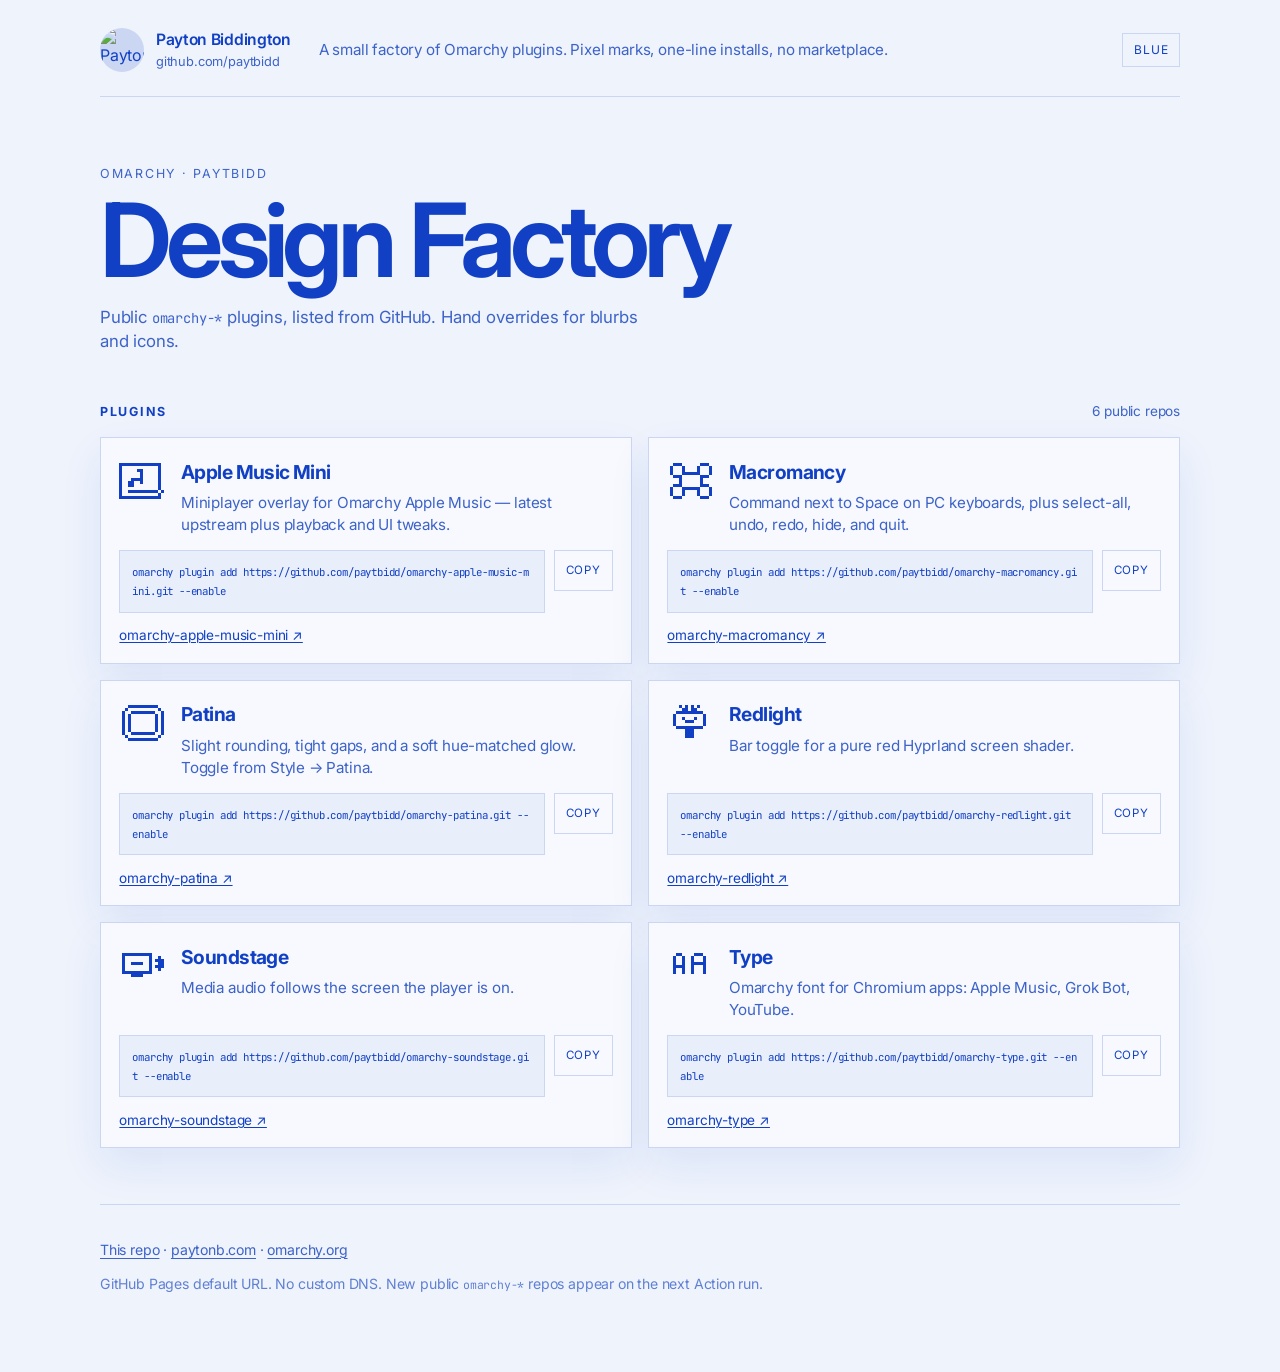
==== site/index.html @ 7840c955 "Add Omarchy Design Factory static site and Pages deploy Ship the plugin shelf with Payton’s header, " ====
<!DOCTYPE html>
<html lang="en">
  <head>
    <meta charset="utf-8" />
    <meta name="viewport" content="width=device-width, initial-scale=1" />
    <title>Design Factory — Payton Biddington</title>
    <meta
      name="description"
      content="Payton’s Omarchy plugin shelf. Pixel icons, one-line installs, auto-listed from public paytbidd/omarchy-* repos."
    />
    <meta name="color-scheme" content="light dark" />
    <link rel="icon" href="./icons/factory.svg" type="image/svg+xml" />
    <link rel="preconnect" href="https://fonts.googleapis.com" />
    <link rel="preconnect" href="https://fonts.gstatic.com" crossorigin />
    <link
      rel="stylesheet"
      href="https://fonts.googleapis.com/css2?family=Inter:wght@400;500;600;700&family=JetBrains+Mono:wght@400;500&display=swap"
    />
    <link rel="stylesheet" href="./styles.css" />
  </head>
  <body>
    <a class="skip" href="#plugins">Skip to plugins</a>
    <div class="page">
      <header class="mast">
        <a class="who" href="https://github.com/paytbidd">
          <img
            class="avatar"
            src="https://avatars.githubusercontent.com/u/780305?v=4"
            width="44"
            height="44"
            alt="Payton Biddington"
          />
          <span class="who-copy">
            <strong>Payton Biddington</strong>
            <span class="handle">github.com/paytbidd</span>
          </span>
        </a>
        <p class="blurb">
          A small factory of Omarchy plugins. Pixel marks, one-line installs, no
          marketplace.
        </p>
        <button class="scheme" type="button" data-scheme-toggle aria-label="Toggle color scheme">
          Scheme
        </button>
      </header>

      <main>
        <section class="hero">
          <p class="kicker">Omarchy · paytbidd</p>
          <h1>Design Factory</h1>
          <p class="lede">
            Public <code>omarchy-*</code> plugins, listed from GitHub. Hand
            overrides for blurbs and icons.
          </p>
        </section>

        <section id="plugins" aria-labelledby="plugins-title">
          <div class="section-head">
            <h2 id="plugins-title">Plugins</h2>
            <p class="count" data-count></p>
          </div>
          <div class="grid" data-plugin-grid>
            <p class="empty">Loading the shelf…</p>
          </div>
        </section>
      </main>

      <footer class="foot">
        <p>
          <a href="https://github.com/paytbidd/omarchy-design-factory">This repo</a>
          ·
          <a href="https://paytonb.com">paytonb.com</a>
          ·
          <a href="https://omarchy.org">omarchy.org</a>
        </p>
        <p class="fine">
          GitHub Pages default URL. No custom DNS. New public
          <code>omarchy-*</code> repos appear on the next Action run.
        </p>
      </footer>
    </div>
    <script src="./app.js" type="module"></script>
  </body>
</html>
---- site/styles.css ----
:root {
  --bg: #eef3fc;
  --fg: #1140c4;
  --accent: #1140c4;
  --muted: #3d63c8;
  --card: #f7f9fe;
  --line: color-mix(in srgb, var(--fg) 16%, var(--bg));
  --shadow: color-mix(in srgb, var(--fg) 8%, transparent);
  color-scheme: light;
}

@media (prefers-color-scheme: dark) {
  :root {
    --bg: #14110d;
    --fg: #ff8a2a;
    --accent: #ff8a2a;
    --muted: #d4843c;
    --card: #1b1611;
    --line: color-mix(in srgb, var(--fg) 20%, var(--bg));
    --shadow: color-mix(in srgb, var(--fg) 10%, transparent);
    color-scheme: dark;
  }
}

html[data-scheme="light"] {
  --bg: #eef3fc;
  --fg: #1140c4;
  --accent: #1140c4;
  --muted: #3d63c8;
  --card: #f7f9fe;
  --line: color-mix(in srgb, var(--fg) 16%, var(--bg));
  --shadow: color-mix(in srgb, var(--fg) 8%, transparent);
  color-scheme: light;
}

html[data-scheme="dark"] {
  --bg: #14110d;
  --fg: #ff8a2a;
  --accent: #ff8a2a;
  --muted: #d4843c;
  --card: #1b1611;
  --line: color-mix(in srgb, var(--fg) 20%, var(--bg));
  --shadow: color-mix(in srgb, var(--fg) 10%, transparent);
  color-scheme: dark;
}

* {
  box-sizing: border-box;
}

html,
body {
  margin: 0;
  min-height: 100%;
}

body {
  background: var(--bg);
  color: var(--fg);
  font-family: Inter, ui-sans-serif, system-ui, sans-serif;
  font-size: 16px;
  line-height: 1.45;
  letter-spacing: -0.011em;
}

a {
  color: inherit;
  text-decoration-thickness: 1px;
  text-underline-offset: 0.18em;
}

a:hover {
  text-decoration: none;
}

code,
pre,
.cmd code {
  font-family: "JetBrains Mono", ui-monospace, SFMono-Regular, Menlo, monospace;
  font-size: 0.82em;
}

.skip {
  position: absolute;
  left: 1rem;
  top: -4rem;
  background: var(--bg);
  padding: 0.4rem 0.7rem;
}

.skip:focus {
  top: 1rem;
}

.page {
  width: min(1080px, calc(100% - 2.5rem));
  margin: 0 auto;
  padding: 1.75rem 0 4rem;
}

.mast {
  display: grid;
  grid-template-columns: auto 1fr auto;
  gap: 1.25rem 1.75rem;
  align-items: center;
  padding-bottom: 1.5rem;
  border-bottom: 1px solid var(--line);
}

.who {
  display: flex;
  align-items: center;
  gap: 0.75rem;
  text-decoration: none;
  min-width: 0;
}

.avatar {
  width: 44px;
  height: 44px;
  border-radius: 50%;
  display: block;
  background: var(--line);
}

.who-copy {
  display: flex;
  flex-direction: column;
  gap: 0.1rem;
  min-width: 0;
}

.who-copy strong {
  font-size: 0.98rem;
  font-weight: 600;
  letter-spacing: -0.02em;
}

.handle {
  color: var(--muted);
  font-size: 0.8rem;
}

.blurb {
  margin: 0;
  max-width: 36rem;
  color: var(--muted);
  font-size: 0.95rem;
}

.scheme {
  appearance: none;
  border: 1px solid var(--line);
  background: transparent;
  color: var(--fg);
  font: inherit;
  font-size: 0.75rem;
  letter-spacing: 0.08em;
  text-transform: uppercase;
  padding: 0.45rem 0.65rem;
  cursor: pointer;
}

.scheme:hover,
.scheme:focus-visible {
  border-color: var(--fg);
}

.hero {
  padding: 4.25rem 0 3rem;
}

.kicker {
  margin: 0 0 0.7rem;
  font-size: 0.78rem;
  letter-spacing: 0.14em;
  text-transform: uppercase;
  color: var(--muted);
}

.hero h1 {
  margin: 0;
  font-size: clamp(3.1rem, 9vw, 6.4rem);
  font-weight: 650;
  letter-spacing: -0.055em;
  line-height: 0.9;
}

.lede {
  margin: 1.15rem 0 0;
  max-width: 34rem;
  color: var(--muted);
  font-size: 1.05rem;
}

.section-head {
  display: flex;
  align-items: baseline;
  justify-content: space-between;
  gap: 1rem;
  margin-bottom: 1rem;
}

.section-head h2 {
  margin: 0;
  font-size: 0.78rem;
  letter-spacing: 0.14em;
  text-transform: uppercase;
}

.count {
  margin: 0;
  color: var(--muted);
  font-size: 0.85rem;
}

.grid {
  display: grid;
  grid-template-columns: repeat(2, minmax(0, 1fr));
  gap: 1rem;
}

.card {
  display: flex;
  flex-direction: column;
  gap: 0.85rem;
  min-height: 100%;
  padding: 1.15rem 1.15rem 1.05rem;
  background: var(--card);
  border: 1px solid var(--line);
  box-shadow: 0 18px 40px var(--shadow);
}

.card-top {
  display: flex;
  align-items: flex-start;
  gap: 0.85rem;
}

.icon {
  width: 48px;
  height: 48px;
  flex: 0 0 48px;
  color: var(--accent);
}

.icon svg {
  width: 48px;
  height: 48px;
  display: block;
  image-rendering: pixelated;
}

.card h3 {
  margin: 0.15rem 0 0.35rem;
  font-size: 1.2rem;
  letter-spacing: -0.03em;
}

.card .one-line {
  margin: 0;
  color: var(--muted);
  font-size: 0.95rem;
}

.cmd {
  display: grid;
  grid-template-columns: 1fr auto;
  gap: 0.55rem;
  align-items: start;
  margin-top: auto;
}

.cmd pre {
  margin: 0;
  padding: 0.7rem 0.75rem;
  background: color-mix(in srgb, var(--fg) 6%, var(--card));
  border: 1px solid var(--line);
  overflow-x: auto;
  white-space: pre-wrap;
  word-break: break-all;
}

.cmd button {
  appearance: none;
  border: 1px solid var(--line);
  background: transparent;
  color: var(--fg);
  font: inherit;
  font-size: 0.72rem;
  letter-spacing: 0.08em;
  text-transform: uppercase;
  padding: 0.7rem 0.65rem;
  cursor: pointer;
}

.cmd button:hover,
.cmd button:focus-visible {
  border-color: var(--fg);
}

.repo {
  font-size: 0.85rem;
}

.empty {
  grid-column: 1 / -1;
  color: var(--muted);
}

.foot {
  margin-top: 3.5rem;
  padding-top: 1.25rem;
  border-top: 1px solid var(--line);
  color: var(--muted);
  font-size: 0.88rem;
}

.fine {
  color: color-mix(in srgb, var(--muted) 80%, var(--bg));
}

@media (max-width: 800px) {
  .mast {
    grid-template-columns: 1fr auto;
  }

  .blurb {
    grid-column: 1 / -1;
  }

  .grid {
    grid-template-columns: 1fr;
  }

  .hero {
    padding: 3rem 0 2.2rem;
  }
}

@media (max-width: 520px) {
  .page {
    width: min(1080px, calc(100% - 1.5rem));
  }

  .who-copy strong {
    font-size: 0.9rem;
  }
}
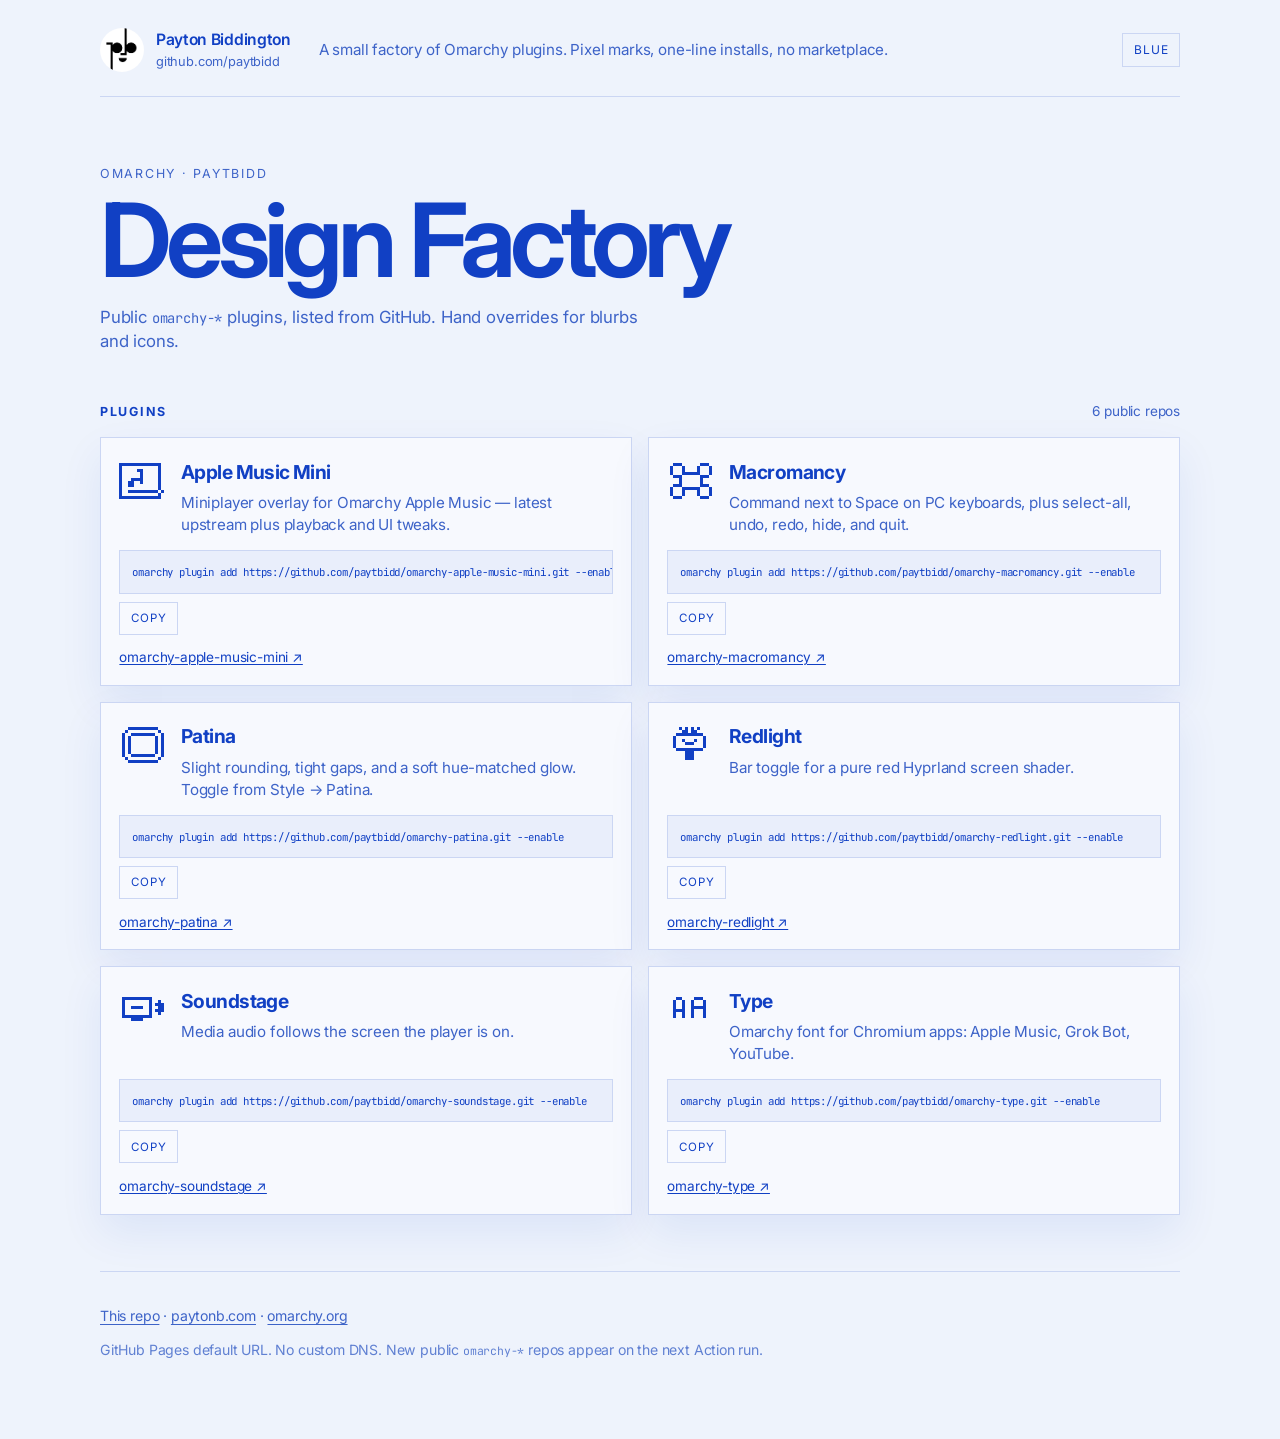
==== commit 854cb3e0: "Vendor Payton’s avatar and tidy install commands Keep the GitHub avatar in the site so the header ma" ====
--- a/site/index.html
+++ b/site/index.html
@@ -25,7 +25,7 @@
         <a class="who" href="https://github.com/paytbidd">
           <img
             class="avatar"
-            src="https://avatars.githubusercontent.com/u/780305?v=4"
+            src="./avatar.png"
             width="44"
             height="44"
             alt="Payton Biddington"
--- a/site/styles.css
+++ b/site/styles.css
@@ -120,7 +120,8 @@
   height: 44px;
   border-radius: 50%;
   display: block;
-  background: var(--line);
+  object-fit: cover;
+  background: #fff;
 }
 
 .who-copy {
@@ -264,10 +265,9 @@
 }
 
 .cmd {
-  display: grid;
-  grid-template-columns: 1fr auto;
-  gap: 0.55rem;
-  align-items: start;
+  display: flex;
+  flex-direction: column;
+  gap: 0.5rem;
   margin-top: auto;
 }
 
@@ -277,12 +277,12 @@
   background: color-mix(in srgb, var(--fg) 6%, var(--card));
   border: 1px solid var(--line);
   overflow-x: auto;
-  white-space: pre-wrap;
-  word-break: break-all;
+  white-space: nowrap;
 }
 
 .cmd button {
   appearance: none;
+  align-self: flex-start;
   border: 1px solid var(--line);
   background: transparent;
   color: var(--fg);
@@ -290,7 +290,7 @@
   font-size: 0.72rem;
   letter-spacing: 0.08em;
   text-transform: uppercase;
-  padding: 0.7rem 0.65rem;
+  padding: 0.45rem 0.65rem;
   cursor: pointer;
 }
 
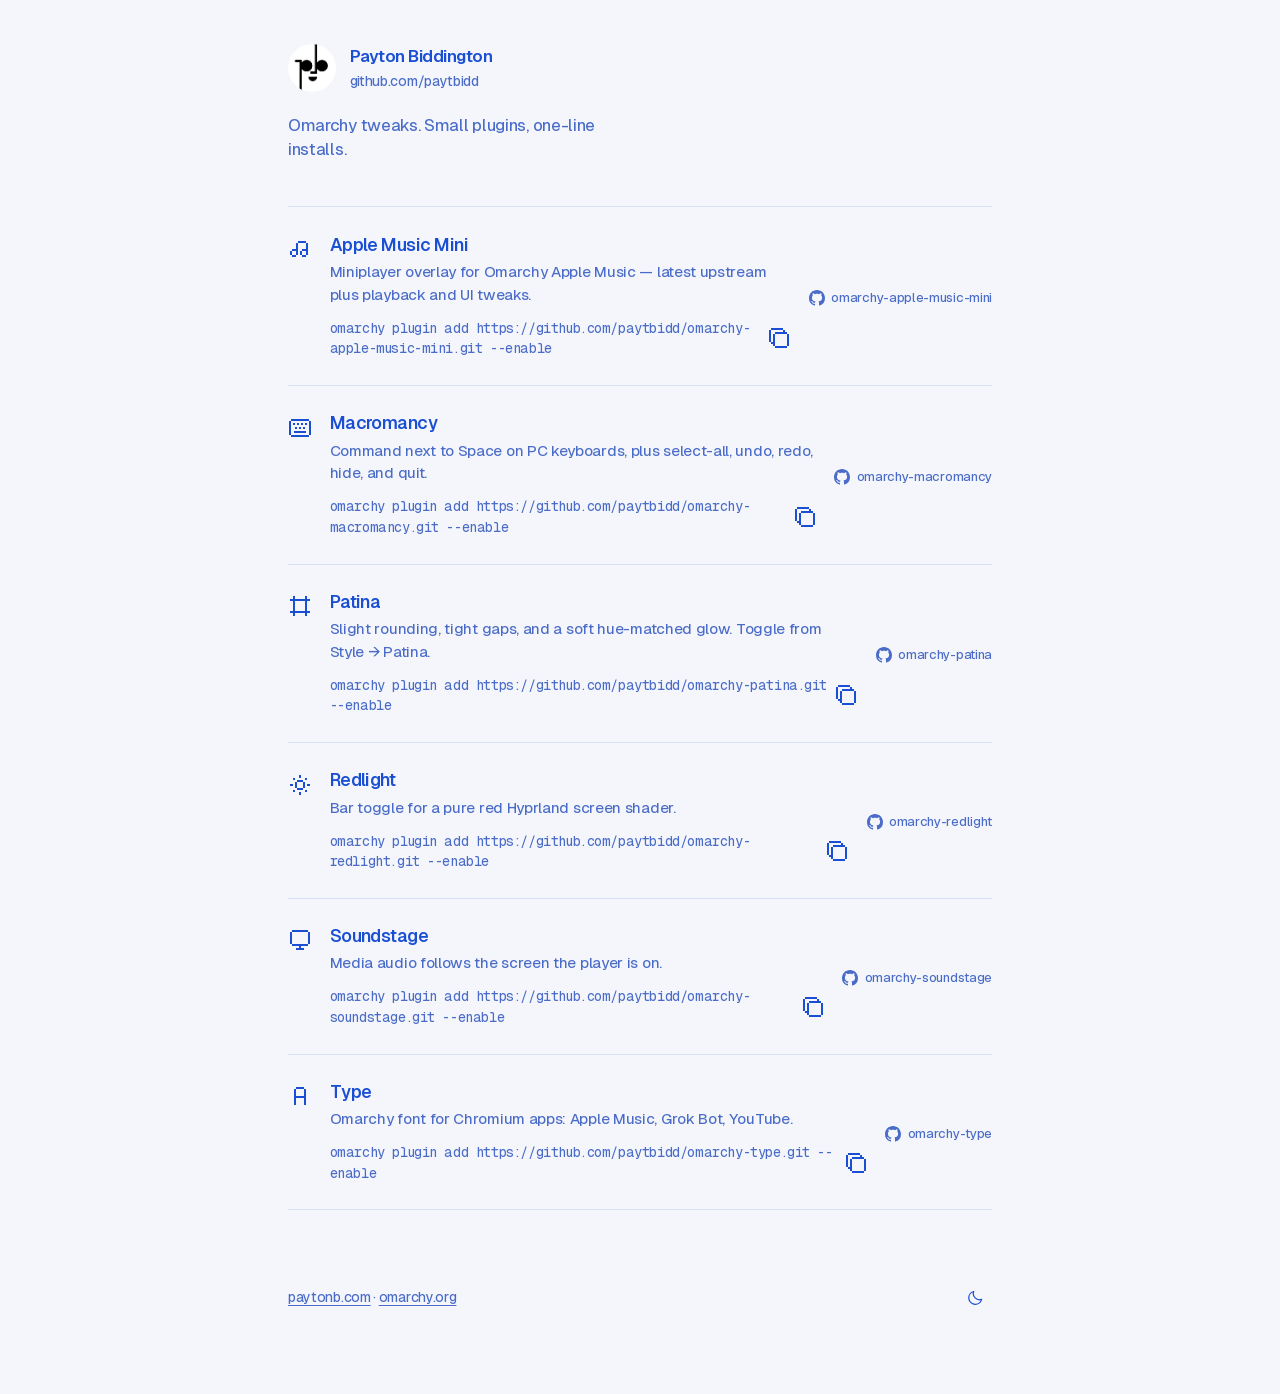
==== commit d2c8f25f: "Polish listings into rows and retarget omarchy-plugins Rename the shelf off Design Factory: quieter " ====
--- a/site/index.html
+++ b/site/index.html
@@ -3,19 +3,24 @@
   <head>
     <meta charset="utf-8" />
     <meta name="viewport" content="width=device-width, initial-scale=1" />
-    <title>Design Factory — Payton Biddington</title>
+    <title>Omarchy plugins — Payton Biddington</title>
     <meta
       name="description"
-      content="Payton’s Omarchy plugin shelf. Pixel icons, one-line installs, auto-listed from public paytbidd/omarchy-* repos."
+      content="Payton’s Omarchy tweaks. Small plugins, one-line installs, listed from public paytbidd/omarchy-* repos."
     />
     <meta name="color-scheme" content="light dark" />
-    <link rel="icon" href="./icons/factory.svg" type="image/svg+xml" />
-    <link rel="preconnect" href="https://fonts.googleapis.com" />
-    <link rel="preconnect" href="https://fonts.gstatic.com" crossorigin />
-    <link
-      rel="stylesheet"
-      href="https://fonts.googleapis.com/css2?family=Inter:wght@400;500;600;700&family=JetBrains+Mono:wght@400;500&display=swap"
-    />
+    <link rel="icon" href="./icons/default.svg" type="image/svg+xml" />
+    <script>
+      (function () {
+        try {
+          var stored = localStorage.getItem("plugin-scheme");
+          var scheme =
+            stored ||
+            (matchMedia("(prefers-color-scheme: dark)").matches ? "dark" : "light");
+          document.documentElement.dataset.scheme = scheme;
+        } catch (e) {}
+      })();
+    </script>
     <link rel="stylesheet" href="./styles.css" />
   </head>
   <body>
@@ -26,8 +31,8 @@
           <img
             class="avatar"
             src="./avatar.png"
-            width="44"
-            height="44"
+            width="48"
+            height="48"
             alt="Payton Biddington"
           />
           <span class="who-copy">
@@ -35,48 +40,43 @@
             <span class="handle">github.com/paytbidd</span>
           </span>
         </a>
-        <p class="blurb">
-          A small factory of Omarchy plugins. Pixel marks, one-line installs, no
-          marketplace.
-        </p>
-        <button class="scheme" type="button" data-scheme-toggle aria-label="Toggle color scheme">
-          Scheme
-        </button>
+        <p class="blurb">Omarchy tweaks. Small plugins, one-line installs.</p>
       </header>
 
       <main>
-        <section class="hero">
-          <p class="kicker">Omarchy · paytbidd</p>
-          <h1>Design Factory</h1>
-          <p class="lede">
-            Public <code>omarchy-*</code> plugins, listed from GitHub. Hand
-            overrides for blurbs and icons.
-          </p>
-        </section>
-
-        <section id="plugins" aria-labelledby="plugins-title">
-          <div class="section-head">
-            <h2 id="plugins-title">Plugins</h2>
-            <p class="count" data-count></p>
-          </div>
-          <div class="grid" data-plugin-grid>
-            <p class="empty">Loading the shelf…</p>
+        <h1 class="visually-hidden">Omarchy plugins</h1>
+        <section id="plugins" aria-label="Plugins">
+          <div class="list" data-plugin-grid>
+            <p class="empty">Loading…</p>
           </div>
         </section>
       </main>
 
       <footer class="foot">
         <p>
-          <a href="https://github.com/paytbidd/omarchy-design-factory">This repo</a>
-          ·
           <a href="https://paytonb.com">paytonb.com</a>
           ·
           <a href="https://omarchy.org">omarchy.org</a>
         </p>
-        <p class="fine">
-          GitHub Pages default URL. No custom DNS. New public
-          <code>omarchy-*</code> repos appear on the next Action run.
-        </p>
+        <button class="moon" type="button" data-scheme-toggle aria-label="Switch to night">
+          <svg class="moon-fill" viewBox="0 0 16 16" aria-hidden="true">
+            <path
+              fill="currentColor"
+              d="M13.6 10.35A6.2 6.2 0 0 1 5.65 2.5 6.5 6.5 0 1 0 13.6 10.35z"
+            />
+          </svg>
+          <svg
+            class="moon-outline"
+            viewBox="0 0 16 16"
+            fill="none"
+            stroke="currentColor"
+            stroke-width="1.25"
+            stroke-linejoin="round"
+            aria-hidden="true"
+          >
+            <path d="M13.6 10.35A6.2 6.2 0 0 1 5.65 2.5 6.5 6.5 0 1 0 13.6 10.35z" />
+          </svg>
+        </button>
       </footer>
     </div>
     <script src="./app.js" type="module"></script>
--- a/site/styles.css
+++ b/site/styles.css
@@ -1,46 +1,54 @@
+@font-face {
+  font-family: Geist;
+  src: url("./fonts/Geist-Variable.woff2") format("woff2");
+  font-weight: 100 900;
+  font-style: normal;
+  font-display: swap;
+}
+
+@font-face {
+  font-family: "Geist Mono";
+  src: url("./fonts/GeistMono-Variable.woff2") format("woff2");
+  font-weight: 100 900;
+  font-style: normal;
+  font-display: swap;
+}
+
 :root {
-  --bg: #eef3fc;
-  --fg: #1140c4;
-  --accent: #1140c4;
-  --muted: #3d63c8;
-  --card: #f7f9fe;
-  --line: color-mix(in srgb, var(--fg) 16%, var(--bg));
-  --shadow: color-mix(in srgb, var(--fg) 8%, transparent);
+  --bg: #f4f6fb;
+  --fg: #1a4fd4;
+  --accent: #1a4fd4;
+  --muted: #4a6cc8;
+  --line: color-mix(in srgb, var(--fg) 14%, var(--bg));
   color-scheme: light;
 }
 
 @media (prefers-color-scheme: dark) {
   :root {
-    --bg: #14110d;
+    --bg: #12100e;
     --fg: #ff8a2a;
     --accent: #ff8a2a;
-    --muted: #d4843c;
-    --card: #1b1611;
-    --line: color-mix(in srgb, var(--fg) 20%, var(--bg));
-    --shadow: color-mix(in srgb, var(--fg) 10%, transparent);
+    --muted: #c98445;
+    --line: color-mix(in srgb, var(--fg) 18%, var(--bg));
     color-scheme: dark;
   }
 }
 
 html[data-scheme="light"] {
-  --bg: #eef3fc;
-  --fg: #1140c4;
-  --accent: #1140c4;
-  --muted: #3d63c8;
-  --card: #f7f9fe;
-  --line: color-mix(in srgb, var(--fg) 16%, var(--bg));
-  --shadow: color-mix(in srgb, var(--fg) 8%, transparent);
+  --bg: #f4f6fb;
+  --fg: #1a4fd4;
+  --accent: #1a4fd4;
+  --muted: #4a6cc8;
+  --line: color-mix(in srgb, var(--fg) 14%, var(--bg));
   color-scheme: light;
 }
 
 html[data-scheme="dark"] {
-  --bg: #14110d;
+  --bg: #12100e;
   --fg: #ff8a2a;
   --accent: #ff8a2a;
-  --muted: #d4843c;
-  --card: #1b1611;
-  --line: color-mix(in srgb, var(--fg) 20%, var(--bg));
-  --shadow: color-mix(in srgb, var(--fg) 10%, transparent);
+  --muted: #c98445;
+  --line: color-mix(in srgb, var(--fg) 18%, var(--bg));
   color-scheme: dark;
 }
 
@@ -57,10 +65,11 @@
 body {
   background: var(--bg);
   color: var(--fg);
-  font-family: Inter, ui-sans-serif, system-ui, sans-serif;
-  font-size: 16px;
-  line-height: 1.45;
-  letter-spacing: -0.011em;
+  font-family: Geist, ui-sans-serif, system-ui, sans-serif;
+  font-size: 17px;
+  font-weight: 450;
+  line-height: 1.5;
+  letter-spacing: -0.018em;
 }
 
 a {
@@ -73,11 +82,10 @@
   text-decoration: none;
 }
 
-code,
-pre,
-.cmd code {
-  font-family: "JetBrains Mono", ui-monospace, SFMono-Regular, Menlo, monospace;
-  font-size: 0.82em;
+code {
+  font-family: "Geist Mono", ui-monospace, SFMono-Regular, Menlo, monospace;
+  font-size: 0.8em;
+  letter-spacing: -0.03em;
 }
 
 .skip {
@@ -92,32 +100,42 @@
   top: 1rem;
 }
 
+.visually-hidden {
+  position: absolute;
+  width: 1px;
+  height: 1px;
+  padding: 0;
+  margin: -1px;
+  overflow: hidden;
+  clip: rect(0, 0, 0, 0);
+  white-space: nowrap;
+  border: 0;
+}
+
 .page {
-  width: min(1080px, calc(100% - 2.5rem));
+  width: min(44rem, calc(100% - 3rem));
   margin: 0 auto;
-  padding: 1.75rem 0 4rem;
+  padding: 2.75rem 0 4.5rem;
 }
 
 .mast {
-  display: grid;
-  grid-template-columns: auto 1fr auto;
-  gap: 1.25rem 1.75rem;
-  align-items: center;
-  padding-bottom: 1.5rem;
-  border-bottom: 1px solid var(--line);
+  display: flex;
+  flex-direction: column;
+  align-items: flex-start;
+  gap: 1.35rem;
+  padding-bottom: 2.75rem;
 }
 
 .who {
   display: flex;
   align-items: center;
-  gap: 0.75rem;
+  gap: 0.85rem;
   text-decoration: none;
-  min-width: 0;
 }
 
 .avatar {
-  width: 44px;
-  height: 44px;
+  width: 48px;
+  height: 48px;
   border-radius: 50%;
   display: block;
   object-fit: cover;
@@ -127,223 +145,198 @@
 .who-copy {
   display: flex;
   flex-direction: column;
-  gap: 0.1rem;
+  gap: 0.12rem;
+}
+
+.who-copy strong {
+  font-size: 1.05rem;
+  font-weight: 600;
+  letter-spacing: -0.03em;
+}
+
+.handle {
+  color: var(--muted);
+  font-size: 0.88rem;
+}
+
+.blurb {
+  margin: 0;
+  max-width: 22rem;
+  color: var(--muted);
+  font-size: 1.05rem;
+  line-height: 1.45;
+}
+
+.list {
+  display: flex;
+  flex-direction: column;
+}
+
+.row {
+  display: grid;
+  grid-template-columns: 24px minmax(0, 1fr) auto;
+  gap: 0.35rem 1.1rem;
+  padding: 1.65rem 0;
+  border-top: 1px solid var(--line);
+}
+
+.row:last-child {
+  border-bottom: 1px solid var(--line);
+}
+
+.icon {
+  width: 24px;
+  height: 24px;
+  margin-top: 0.2rem;
+  color: var(--accent);
+}
+
+.icon svg {
+  width: 24px;
+  height: 24px;
+  display: block;
+  image-rendering: pixelated;
+}
+
+.body {
   min-width: 0;
 }
 
-.who-copy strong {
-  font-size: 0.98rem;
-  font-weight: 600;
-  letter-spacing: -0.02em;
-}
-
-.handle {
-  color: var(--muted);
-  font-size: 0.8rem;
-}
-
-.blurb {
-  margin: 0;
-  max-width: 36rem;
+.row h2 {
+  margin: 0;
+  font-size: 1.12rem;
+  font-weight: 560;
+  letter-spacing: -0.03em;
+  line-height: 1.25;
+}
+
+.one-line {
+  margin: 0.3rem 0 0;
   color: var(--muted);
   font-size: 0.95rem;
 }
 
-.scheme {
+.cmd {
+  display: flex;
+  align-items: center;
+  gap: 0.4rem;
+  margin-top: 0.7rem;
+  min-width: 0;
+}
+
+.cmd code {
+  color: var(--muted);
+  overflow-wrap: anywhere;
+}
+
+.copy {
   appearance: none;
-  border: 1px solid var(--line);
+  flex: 0 0 24px;
+  width: 24px;
+  height: 24px;
+  margin: 0;
+  padding: 0;
+  border: 0;
   background: transparent;
   color: var(--fg);
-  font: inherit;
-  font-size: 0.75rem;
-  letter-spacing: 0.08em;
-  text-transform: uppercase;
-  padding: 0.45rem 0.65rem;
   cursor: pointer;
-}
-
-.scheme:hover,
-.scheme:focus-visible {
-  border-color: var(--fg);
-}
-
-.hero {
-  padding: 4.25rem 0 3rem;
-}
-
-.kicker {
-  margin: 0 0 0.7rem;
-  font-size: 0.78rem;
-  letter-spacing: 0.14em;
-  text-transform: uppercase;
-  color: var(--muted);
-}
-
-.hero h1 {
-  margin: 0;
-  font-size: clamp(3.1rem, 9vw, 6.4rem);
-  font-weight: 650;
-  letter-spacing: -0.055em;
-  line-height: 0.9;
-}
-
-.lede {
-  margin: 1.15rem 0 0;
-  max-width: 34rem;
-  color: var(--muted);
-  font-size: 1.05rem;
-}
-
-.section-head {
-  display: flex;
-  align-items: baseline;
+  display: inline-flex;
+  align-items: center;
+  justify-content: center;
+}
+
+.copy svg {
+  width: 24px;
+  height: 24px;
+  display: block;
+  image-rendering: pixelated;
+}
+
+.copy:hover,
+.copy:focus-visible {
+  color: var(--accent);
+}
+
+.repo {
+  display: inline-flex;
+  align-items: center;
+  gap: 0.4rem;
+  margin-top: 0.22rem;
+  color: var(--muted);
+  font-size: 0.82rem;
+  text-decoration: none;
+  white-space: nowrap;
+}
+
+.repo svg {
+  width: 16px;
+  height: 16px;
+  display: block;
+  flex: 0 0 16px;
+}
+
+.repo:hover {
+  color: var(--fg);
+  text-decoration: underline;
+}
+
+.empty {
+  color: var(--muted);
+  padding: 1.5rem 0;
+}
+
+.foot {
+  display: flex;
+  align-items: center;
   justify-content: space-between;
   gap: 1rem;
-  margin-bottom: 1rem;
-}
-
-.section-head h2 {
-  margin: 0;
-  font-size: 0.78rem;
-  letter-spacing: 0.14em;
-  text-transform: uppercase;
-}
-
-.count {
-  margin: 0;
-  color: var(--muted);
-  font-size: 0.85rem;
-}
-
-.grid {
-  display: grid;
-  grid-template-columns: repeat(2, minmax(0, 1fr));
-  gap: 1rem;
-}
-
-.card {
-  display: flex;
-  flex-direction: column;
-  gap: 0.85rem;
-  min-height: 100%;
-  padding: 1.15rem 1.15rem 1.05rem;
-  background: var(--card);
-  border: 1px solid var(--line);
-  box-shadow: 0 18px 40px var(--shadow);
-}
-
-.card-top {
-  display: flex;
-  align-items: flex-start;
-  gap: 0.85rem;
-}
-
-.icon {
-  width: 48px;
-  height: 48px;
-  flex: 0 0 48px;
-  color: var(--accent);
-}
-
-.icon svg {
-  width: 48px;
-  height: 48px;
-  display: block;
-  image-rendering: pixelated;
-}
-
-.card h3 {
-  margin: 0.15rem 0 0.35rem;
-  font-size: 1.2rem;
-  letter-spacing: -0.03em;
-}
-
-.card .one-line {
-  margin: 0;
-  color: var(--muted);
-  font-size: 0.95rem;
-}
-
-.cmd {
-  display: flex;
-  flex-direction: column;
-  gap: 0.5rem;
-  margin-top: auto;
-}
-
-.cmd pre {
-  margin: 0;
-  padding: 0.7rem 0.75rem;
-  background: color-mix(in srgb, var(--fg) 6%, var(--card));
-  border: 1px solid var(--line);
-  overflow-x: auto;
-  white-space: nowrap;
-}
-
-.cmd button {
+  margin-top: 2.75rem;
+  padding-top: 1.15rem;
+  color: var(--muted);
+  font-size: 0.88rem;
+}
+
+.moon {
   appearance: none;
-  align-self: flex-start;
-  border: 1px solid var(--line);
+  width: 32px;
+  height: 32px;
+  margin: 0;
+  padding: 0;
+  border: 0;
   background: transparent;
   color: var(--fg);
-  font: inherit;
-  font-size: 0.72rem;
-  letter-spacing: 0.08em;
-  text-transform: uppercase;
-  padding: 0.45rem 0.65rem;
   cursor: pointer;
-}
-
-.cmd button:hover,
-.cmd button:focus-visible {
-  border-color: var(--fg);
-}
-
-.repo {
-  font-size: 0.85rem;
-}
-
-.empty {
-  grid-column: 1 / -1;
-  color: var(--muted);
-}
-
-.foot {
-  margin-top: 3.5rem;
-  padding-top: 1.25rem;
-  border-top: 1px solid var(--line);
-  color: var(--muted);
-  font-size: 0.88rem;
-}
-
-.fine {
-  color: color-mix(in srgb, var(--muted) 80%, var(--bg));
-}
-
-@media (max-width: 800px) {
-  .mast {
-    grid-template-columns: 1fr auto;
+  display: inline-flex;
+  align-items: center;
+  justify-content: center;
+}
+
+.moon svg {
+  width: 16px;
+  height: 16px;
+  display: none;
+}
+
+html[data-scheme="dark"] .moon .moon-fill {
+  display: block;
+}
+
+html[data-scheme="light"] .moon .moon-outline {
+  display: block;
+}
+
+@media (max-width: 640px) {
+  .page {
+    width: min(44rem, calc(100% - 2rem));
+    padding-top: 2rem;
   }
 
-  .blurb {
-    grid-column: 1 / -1;
+  .row {
+    grid-template-columns: 24px minmax(0, 1fr);
   }
 
-  .grid {
-    grid-template-columns: 1fr;
+  .repo {
+    grid-column: 2;
+    margin-top: 0.65rem;
   }
-
-  .hero {
-    padding: 3rem 0 2.2rem;
-  }
-}
-
-@media (max-width: 520px) {
-  .page {
-    width: min(1080px, calc(100% - 1.5rem));
-  }
-
-  .who-copy strong {
-    font-size: 0.9rem;
-  }
-}
+}
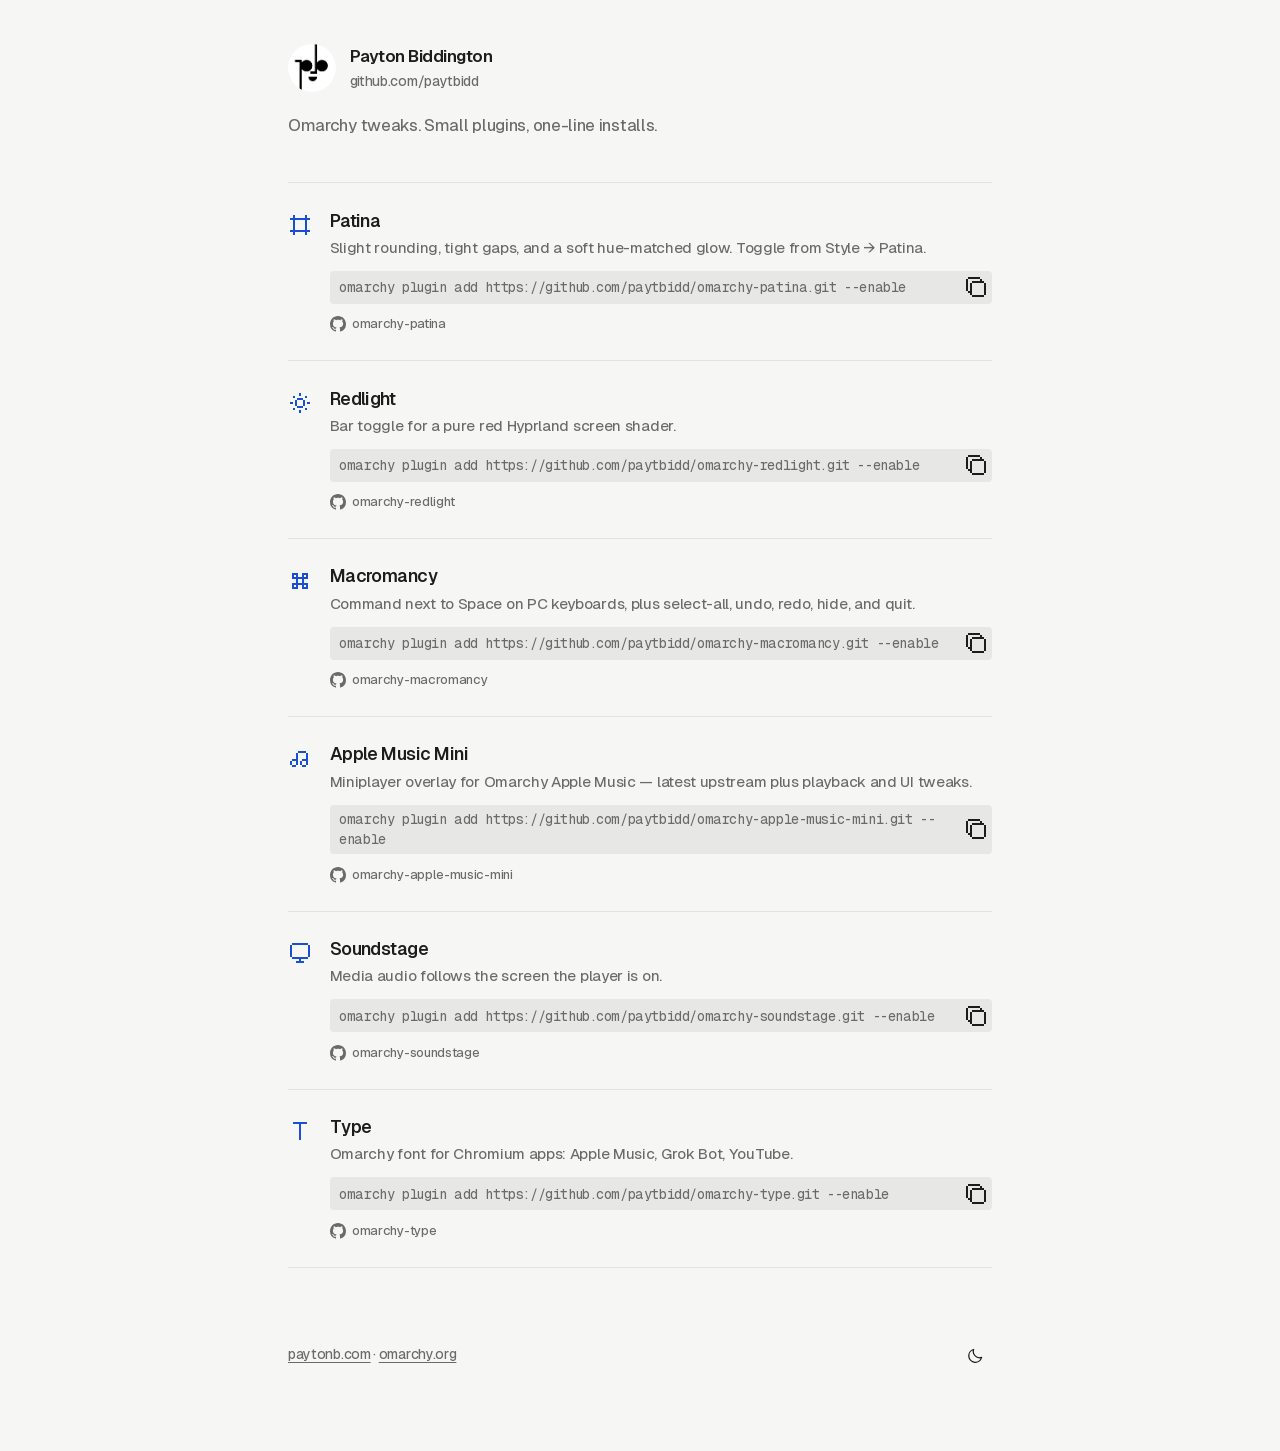
==== commit c55faa8c: "Keep “installs” on the header blurb’s first line. The 22rem cap was wrapping a sentence that fits th" ====
--- a/site/index.html
+++ b/site/index.html
@@ -40,7 +40,7 @@
             <span class="handle">github.com/paytbidd</span>
           </span>
         </a>
-        <p class="blurb">Omarchy tweaks. Small plugins, one-line installs.</p>
+        <p class="blurb">Omarchy tweaks. Small plugins, one-line&nbsp;installs.</p>
       </header>
 
       <main>
--- a/site/styles.css
+++ b/site/styles.css
@@ -15,40 +15,41 @@
 }
 
 :root {
-  --bg: #f4f6fb;
-  --fg: #1a4fd4;
+  --bg: #f6f6f4;
+  --fg: #1c1c1c;
+  --muted: #6a6a6a;
   --accent: #1a4fd4;
-  --muted: #4a6cc8;
-  --line: color-mix(in srgb, var(--fg) 14%, var(--bg));
+  --line: #e2e2de;
+  --chip: color-mix(in srgb, var(--fg) 7%, var(--bg));
   color-scheme: light;
 }
 
 @media (prefers-color-scheme: dark) {
   :root {
-    --bg: #12100e;
-    --fg: #ff8a2a;
+    --bg: #141413;
+    --fg: #f2f0ed;
+    --muted: #9a9894;
     --accent: #ff8a2a;
-    --muted: #c98445;
-    --line: color-mix(in srgb, var(--fg) 18%, var(--bg));
+    --line: #2c2b28;
     color-scheme: dark;
   }
 }
 
 html[data-scheme="light"] {
-  --bg: #f4f6fb;
-  --fg: #1a4fd4;
+  --bg: #f6f6f4;
+  --fg: #1c1c1c;
+  --muted: #6a6a6a;
   --accent: #1a4fd4;
-  --muted: #4a6cc8;
-  --line: color-mix(in srgb, var(--fg) 14%, var(--bg));
+  --line: #e2e2de;
   color-scheme: light;
 }
 
 html[data-scheme="dark"] {
-  --bg: #12100e;
-  --fg: #ff8a2a;
+  --bg: #141413;
+  --fg: #f2f0ed;
+  --muted: #9a9894;
   --accent: #ff8a2a;
-  --muted: #c98445;
-  --line: color-mix(in srgb, var(--fg) 18%, var(--bg));
+  --line: #2c2b28;
   color-scheme: dark;
 }
 
@@ -161,10 +162,11 @@
 
 .blurb {
   margin: 0;
-  max-width: 22rem;
+  max-width: 36rem;
   color: var(--muted);
   font-size: 1.05rem;
   line-height: 1.45;
+  text-wrap: pretty;
 }
 
 .list {
@@ -174,7 +176,7 @@
 
 .row {
   display: grid;
-  grid-template-columns: 24px minmax(0, 1fr) auto;
+  grid-template-columns: 24px minmax(0, 1fr);
   gap: 0.35rem 1.1rem;
   padding: 1.65rem 0;
   border-top: 1px solid var(--line);
@@ -200,6 +202,9 @@
 
 .body {
   min-width: 0;
+  display: grid;
+  grid-template-columns: minmax(0, 1fr);
+  justify-items: stretch;
 }
 
 .row h2 {
@@ -219,14 +224,23 @@
 .cmd {
   display: flex;
   align-items: center;
-  gap: 0.4rem;
+  gap: 0.45rem;
   margin-top: 0.7rem;
   min-width: 0;
+  width: 100%;
+  max-width: 100%;
+  justify-self: stretch;
+  box-sizing: border-box;
+  padding: 0.28rem 0.28rem 0.28rem 0.6rem;
+  background: var(--chip);
+  border-radius: 4px;
 }
 
 .cmd code {
+  flex: 1;
   color: var(--muted);
   overflow-wrap: anywhere;
+  min-width: 0;
 }
 
 .copy {
@@ -257,11 +271,22 @@
   color: var(--accent);
 }
 
+.who:hover .handle,
+.foot a:hover {
+  color: var(--accent);
+}
+
+:focus-visible {
+  outline: 2px solid var(--accent);
+  outline-offset: 2px;
+}
+
 .repo {
   display: inline-flex;
   align-items: center;
+  justify-self: start;
   gap: 0.4rem;
-  margin-top: 0.22rem;
+  margin-top: 0.65rem;
   color: var(--muted);
   font-size: 0.82rem;
   text-decoration: none;
@@ -276,7 +301,7 @@
 }
 
 .repo:hover {
-  color: var(--fg);
+  color: var(--accent);
   text-decoration: underline;
 }
 
@@ -311,6 +336,11 @@
   justify-content: center;
 }
 
+.moon:hover,
+.moon:focus-visible {
+  color: var(--accent);
+}
+
 .moon svg {
   width: 16px;
   height: 16px;
@@ -330,13 +360,4 @@
     width: min(44rem, calc(100% - 2rem));
     padding-top: 2rem;
   }
-
-  .row {
-    grid-template-columns: 24px minmax(0, 1fr);
-  }
-
-  .repo {
-    grid-column: 2;
-    margin-top: 0.65rem;
-  }
-}
+}
